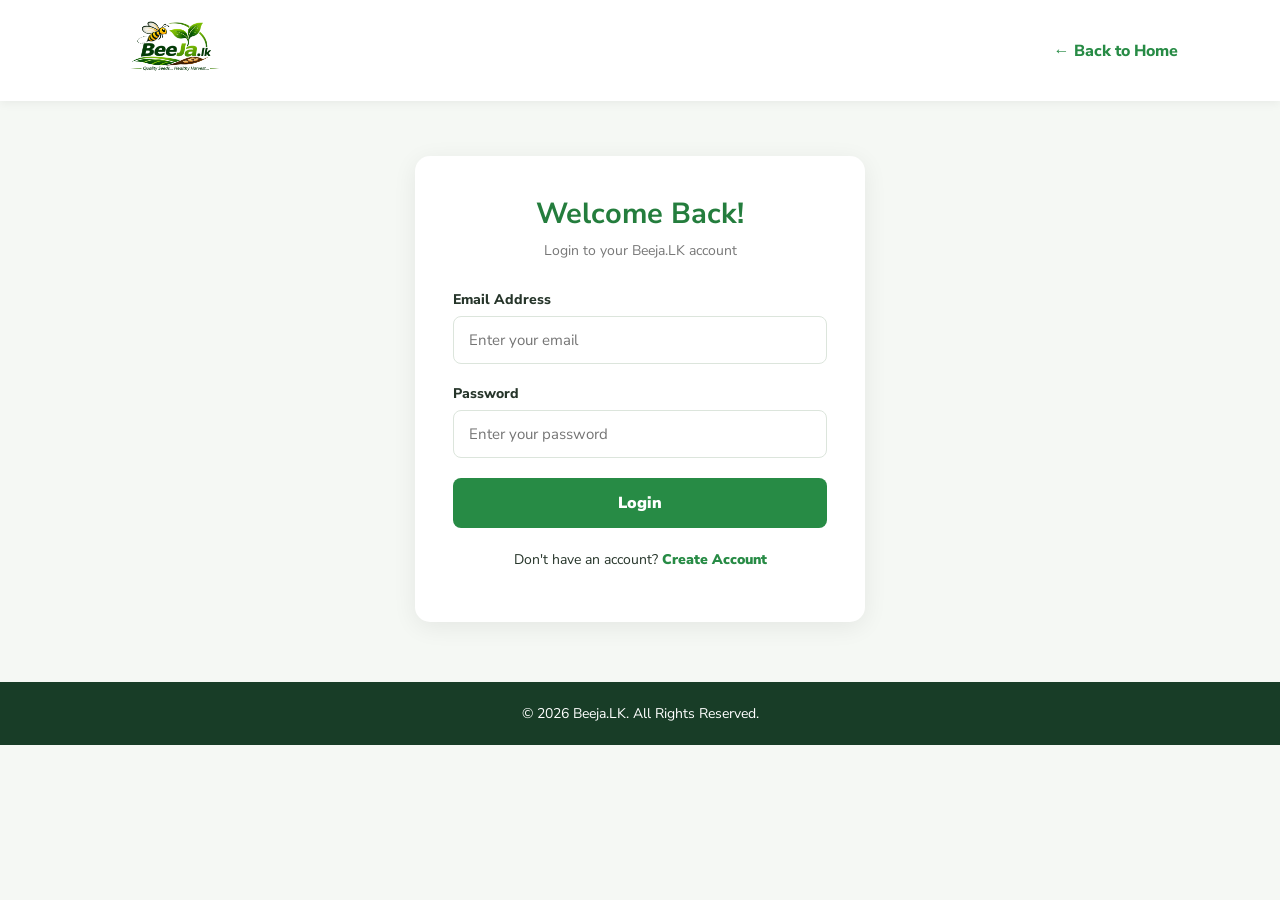
==== account.html @ 5fc4a5b6 "Add files via upload" ====
<!DOCTYPE html>
<html lang="en">

<head>
    <meta charset="UTF-8">
    <meta name="viewport" content="width=device-width, initial-scale=1.0">

    <title>My Account | Beeja.LK</title>

    <link rel="stylesheet" href="account.css">

    <link href="https://fonts.googleapis.com/css2?family=Nunito+Sans:wght@400;500;600;700;800;900&display=swap"
          rel="stylesheet">
</head>

<body>

    <!-- HEADER -->
    <header class="account-header">

        <a href="index.html" class="logo">
            <img src="images/logo.png" alt="Beeja Logo">
        </a>

        <a href="index.html" class="back-home">
            ← Back to Home
        </a>

    </header>


    <!-- ACCOUNT SECTION -->
    <main class="account-container">

        <!-- LOGIN / REGISTER -->
        <section class="auth-box" id="authBox">

            <div class="auth-heading">
                <h1 id="formTitle">Welcome Back!</h1>
                <p id="formDescription">
                    Login to your Beeja.LK account
                </p>
            </div>


            <!-- LOGIN FORM -->
            <form id="loginForm">

                <div class="form-group">
                    <label>Email Address</label>
                    <input type="email"
                           id="loginEmail"
                           placeholder="Enter your email"
                           required>
                </div>

                <div class="form-group">
                    <label>Password</label>
                    <input type="password"
                           id="loginPassword"
                           placeholder="Enter your password"
                           required>
                </div>

                <button type="submit" class="auth-button">
                    Login
                </button>

                <p class="switch-text">
                    Don't have an account?
                    <a href="#" id="showRegister">Create Account</a>
                </p>

            </form>


            <!-- REGISTER FORM -->
            <form id="registerForm" hidden>

                <div class="form-group">
                    <label>Full Name</label>
                    <input type="text"
                           id="registerName"
                           placeholder="Enter your full name"
                           required>
                </div>

                <div class="form-group">
                    <label>Email Address</label>
                    <input type="email"
                           id="registerEmail"
                           placeholder="Enter your email"
                           required>
                </div>

                <div class="form-group">
                    <label>Phone Number</label>
                    <input type="tel"
                           id="registerPhone"
                           placeholder="Enter your phone number"
                           required>
                </div>

                <div class="form-group">
                    <label>Password</label>
                    <input type="password"
                           id="registerPassword"
                           placeholder="Create a password"
                           minlength="8"
                           required>
                </div>

                <button type="submit" class="auth-button">
                    Create Account
                </button>

                <p class="switch-text">
                    Already have an account?
                    <a href="#" id="showLogin">Login</a>
                </p>

            </form>

            <p id="authMessage" class="message" role="alert"></p>

        </section>


        <!-- CUSTOMER DASHBOARD -->
        <section class="dashboard" id="dashboard" hidden>

            <div class="dashboard-heading">
                <div>
                    <span class="welcome-label">MY ACCOUNT</span>
                    <h1>Welcome, <span id="customerName"></span>!</h1>
                    <p>Manage your Beeja.LK account.</p>
                </div>

                <button id="logoutBtn" class="logout-button">
                    Logout
                </button>
            </div>


            <div class="dashboard-grid">

                <!-- PROFILE -->
                <div class="dashboard-card">

                    <div class="card-icon">👤</div>

                    <h3>Personal Information</h3>

                    <div class="profile-details">

                        <p>
                            <strong>Name:</strong>
                            <span id="profileName"></span>
                        </p>

                        <p>
                            <strong>Email:</strong>
                            <span id="profileEmail"></span>
                        </p>

                        <p>
                            <strong>Phone:</strong>
                            <span id="profilePhone"></span>
                        </p>

                    </div>

                    <button id="editProfileBtn" class="secondary-button">
                        Edit Profile
                    </button>

                </div>


                <!-- SHOPPING -->
                <div class="dashboard-card">

                    <div class="card-icon">🛒</div>

                    <h3>Shopping Cart</h3>

                    <p>
                        View your selected products and continue shopping.
                    </p>

                    <a href="cart.html" class="secondary-button">
                        View Cart
                    </a>

                </div>


                <!-- SHOPPING -->
                <div class="dashboard-card">

                    <div class="card-icon">🛍️</div>

                    <h3>Continue Shopping</h3>

                    <p>
                        Explore fresh groceries and everyday essentials.
                    </p>

                    <a href="index.html#products" class="secondary-button">
                        Shop Now
                    </a>

                </div>

            </div>


            <!-- EDIT PROFILE -->
            <div class="edit-profile" id="editProfile" hidden>

                <h2>Edit Personal Information</h2>

                <form id="editForm">

                    <div class="form-group">
                        <label>Full Name</label>
                        <input type="text" id="editName" required>
                    </div>

                    <div class="form-group">
                        <label>Phone Number</label>
                        <input type="tel" id="editPhone" required>
                    </div>

                    <button type="submit" class="auth-button">
                        Save Changes
                    </button>

                    <button type="button"
                            id="cancelEdit"
                            class="cancel-button">
                        Cancel
                    </button>

                </form>

            </div>

        </section>

    </main>


    <!-- FOOTER -->
    <footer>
        <p>© 2026 Beeja.LK. All Rights Reserved.</p>
    </footer>


    <script src="account.js"></script>

</body>
</html>
---- account.css ----
/* =================================
   BEEJA.LK ACCOUNT PAGE
================================= */

* {
    margin: 0;
    padding: 0;
    box-sizing: border-box;
}

body {
    font-family: 'Nunito Sans', sans-serif;
    background: #f5f8f4;
    color: #26352a;
    min-height: 100vh;
}


/* HEADER */

.account-header {
    display: flex;
    justify-content: space-between;
    align-items: center;
    padding: 15px 8%;
    background: #ffffff;
    box-shadow: 0 2px 10px rgba(0,0,0,0.06);
}

.logo img {
    width: 145px;
    max-height: 65px;
    object-fit: contain;
}

.back-home {
    text-decoration: none;
    color: #278b45;
    font-weight: 800;
}


/* MAIN CONTAINER */

.account-container {
    max-width: 1100px;
    width: 92%;
    margin: 55px auto;
}


/* LOGIN REGISTER BOX */

.auth-box {
    max-width: 450px;
    margin: auto;
    background: white;
    padding: 38px;
    border-radius: 15px;
    box-shadow: 0 5px 25px rgba(0,0,0,0.07);
}

.auth-heading {
    text-align: center;
    margin-bottom: 30px;
}

.auth-heading h1 {
    font-size: 29px;
    color: #247d3d;
    margin-bottom: 8px;
}

.auth-heading p {
    color: #777;
    font-size: 14px;
}


/* FORM */

.form-group {
    margin-bottom: 20px;
}

.form-group label {
    display: block;
    margin-bottom: 7px;
    font-weight: 800;
    font-size: 14px;
}

.form-group input {
    width: 100%;
    padding: 13px 15px;
    border: 1px solid #dce5dc;
    border-radius: 8px;
    outline: none;
    font-family: inherit;
    font-size: 15px;
    transition: 0.3s;
}

.form-group input:focus {
    border-color: #2b984c;
    box-shadow: 0 0 0 3px rgba(43,152,76,0.1);
}


/* BUTTONS */

.auth-button {
    width: 100%;
    padding: 14px;
    border: none;
    border-radius: 8px;
    background: #278b45;
    color: white;
    font-family: inherit;
    font-size: 16px;
    font-weight: 900;
    cursor: pointer;
    transition: 0.3s;
}

.auth-button:hover {
    background: #176d32;
    transform: translateY(-2px);
}

.switch-text {
    text-align: center;
    margin-top: 22px;
    font-size: 14px;
}

.switch-text a {
    color: #278b45;
    font-weight: 900;
    text-decoration: none;
}

.message {
    text-align: center;
    margin-top: 15px;
    font-size: 14px;
    font-weight: 800;
    color: #d93025;
}


/* DASHBOARD */

.dashboard {
    width: 100%;
}

.dashboard-heading {
    display: flex;
    justify-content: space-between;
    align-items: center;
    gap: 20px;
    margin-bottom: 30px;
}

.welcome-label {
    color: #278b45;
    font-size: 12px;
    font-weight: 900;
    letter-spacing: 2px;
}

.dashboard-heading h1 {
    font-size: 30px;
    margin: 8px 0;
}

.dashboard-heading p {
    color: #777;
}

.logout-button {
    padding: 11px 22px;
    border: none;
    border-radius: 8px;
    background: #e74c3c;
    color: white;
    font-family: inherit;
    font-weight: 800;
    cursor: pointer;
}

.logout-button:hover {
    background: #c0392b;
}


/* DASHBOARD CARDS */

.dashboard-grid {
    display: grid;
    grid-template-columns: repeat(3, 1fr);
    gap: 22px;
}

.dashboard-card {
    background: white;
    padding: 27px;
    border-radius: 13px;
    box-shadow: 0 4px 18px rgba(0,0,0,0.05);
    border: 1px solid #edf1ed;
}

.card-icon {
    font-size: 35px;
    margin-bottom: 15px;
}

.dashboard-card h3 {
    font-size: 19px;
    margin-bottom: 15px;
}

.dashboard-card p {
    font-size: 14px;
    color: #777;
    margin-bottom: 12px;
    line-height: 1.7;
}

.profile-details p {
    color: #555;
    overflow-wrap: anywhere;
}

.profile-details strong {
    color: #26352a;
}


/* SECONDARY BUTTON */

.secondary-button {
    display: inline-block;
    margin-top: 12px;
    padding: 11px 18px;
    border: none;
    border-radius: 7px;
    background: #278b45;
    color: white;
    text-decoration: none;
    font-family: inherit;
    font-size: 14px;
    font-weight: 800;
    cursor: pointer;
}

.secondary-button:hover {
    background: #176d32;
}


/* EDIT PROFILE */

.edit-profile {
    max-width: 500px;
    background: white;
    margin-top: 30px;
    padding: 30px;
    border-radius: 12px;
    box-shadow: 0 4px 18px rgba(0,0,0,0.05);
}

.edit-profile h2 {
    margin-bottom: 25px;
    color: #247d3d;
}

.cancel-button {
    width: 100%;
    margin-top: 12px;
    padding: 12px;
    border: 1px solid #ccc;
    border-radius: 8px;
    background: white;
    font-family: inherit;
    font-weight: 800;
    cursor: pointer;
}


/* FOOTER */

footer {
    margin-top: 60px;
    padding: 22px;
    text-align: center;
    background: #183d27;
    color: white;
    font-size: 14px;
}


/* HIDDEN */

[hidden] {
    display: none !important;
}


/* MOBILE RESPONSIVE */

@media(max-width: 768px) {

    .account-header {
        padding: 12px 5%;
    }

    .logo img {
        width: 110px;
    }

    .account-container {
        margin: 30px auto;
    }

    .auth-box {
        padding: 25px 20px;
    }

    .auth-heading h1 {
        font-size: 25px;
    }

    .dashboard-heading {
        align-items: flex-start;
        flex-direction: column;
    }

    .dashboard-heading h1 {
        font-size: 24px;
    }

    .dashboard-grid {
        grid-template-columns: 1fr;
    }

    .edit-profile {
        padding: 22px;
    }
}

@media(max-width: 400px) {

    .back-home {
        font-size: 13px;
    }

    .logo img {
        width: 95px;
    }

}
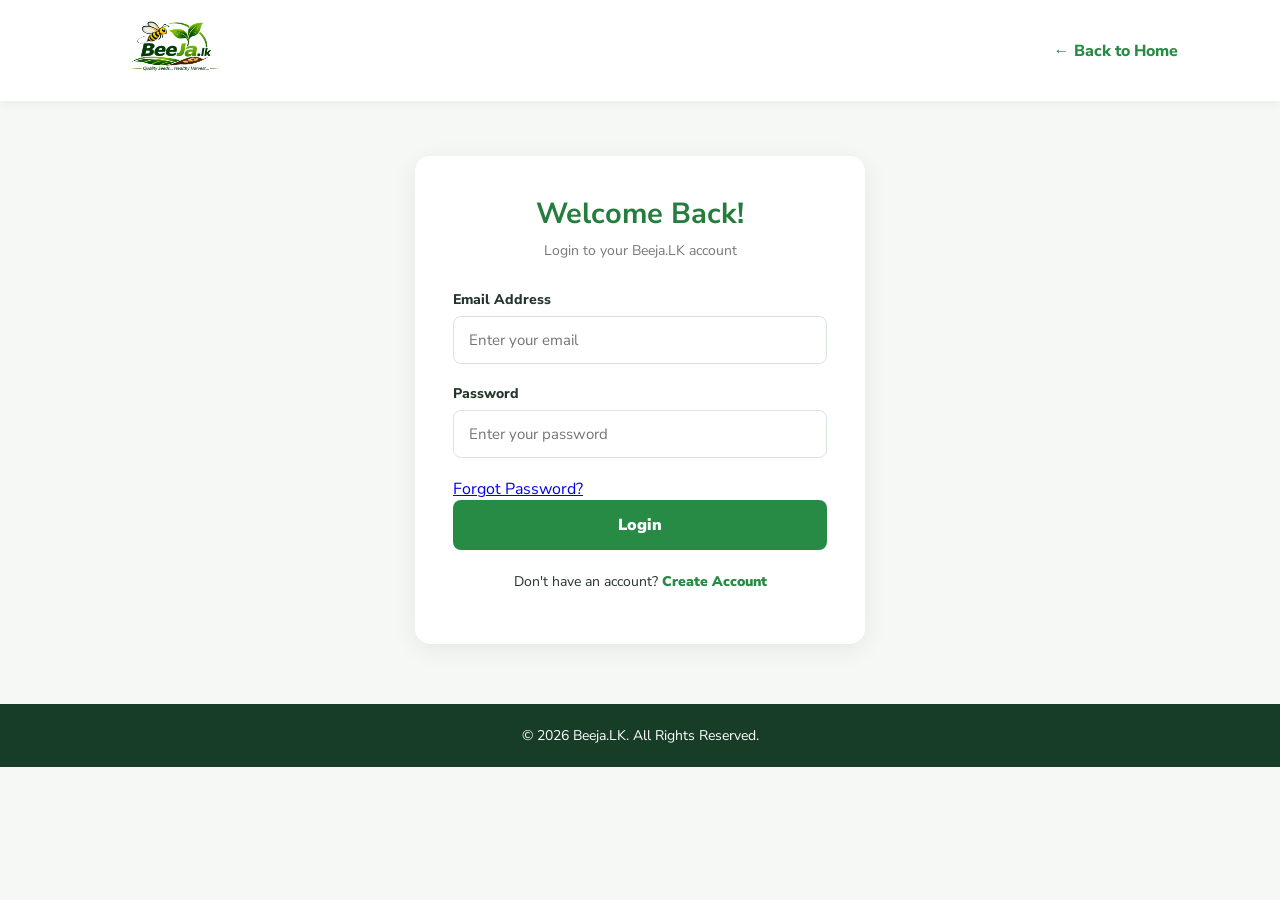
==== commit de67977f: "Update account.html" ====
--- a/account.html
+++ b/account.html
@@ -62,7 +62,13 @@
                            placeholder="Enter your password"
                            required>
                 </div>
-
+                
+                <div class="forgot-password">
+                    <a href="#" id="forgotPassword">
+                        Forgot Password?
+                    </a>
+                </div>
+                
                 <button type="submit" class="auth-button">
                     Login
                 </button>
@@ -74,6 +80,35 @@
 
             </form>
 
+            <!-- FORGOT PASSWORD FORM -->
+
+<form id="forgotForm" hidden>
+
+    <h2>Forgot Password?</h2>
+
+    <p>Enter your registered email address.</p>
+
+    <div class="form-group">
+
+        <label>Email Address</label>
+
+        <input type="email"
+               id="forgotEmail"
+               placeholder="Enter your email"
+               required>
+
+    </div>
+
+    <button type="submit" class="auth-button">
+        Reset Password
+    </button>
+
+    <p class="switch-text">
+        Remember your password?
+        <a href="#" id="backToLogin">Login</a>
+    </p>
+
+</form>
 
             <!-- REGISTER FORM -->
             <form id="registerForm" hidden>
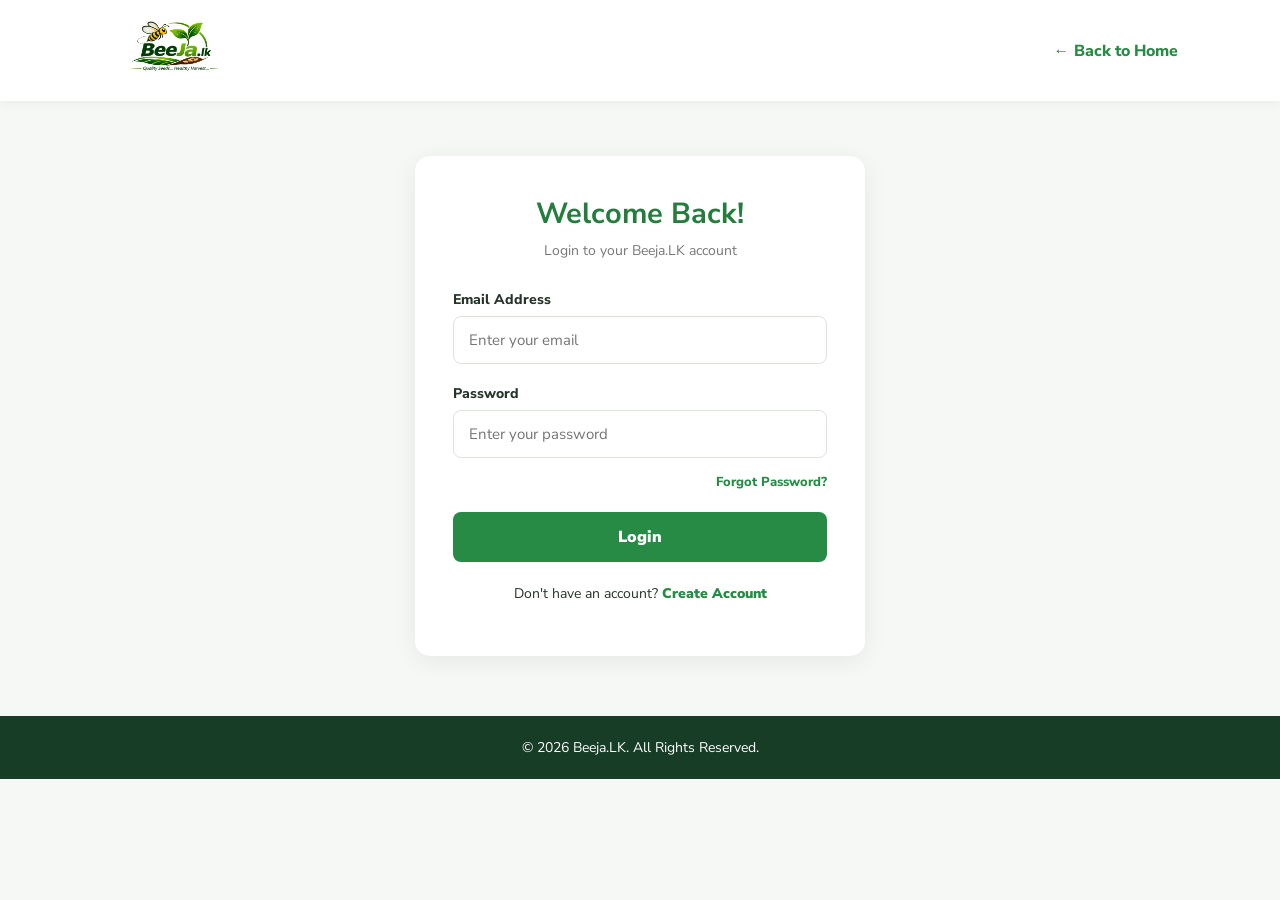
==== commit 6dc69c80: "Update account.html" ====
--- a/account.html
+++ b/account.html
@@ -80,28 +80,99 @@
 
             </form>
 
-            <!-- FORGOT PASSWORD FORM -->
+         
+<!-- FORGOT PASSWORD FORM -->
 
 <form id="forgotForm" hidden>
 
-    <h2>Forgot Password?</h2>
-
-    <p>Enter your registered email address.</p>
-
-    <div class="form-group">
-
-        <label>Email Address</label>
-
-        <input type="email"
-               id="forgotEmail"
-               placeholder="Enter your email"
-               required>
+    <h2>Reset Your Password</h2>
+
+    <p id="forgotDescription">
+        Enter your registered email address.
+    </p>
+
+    <!-- STEP 1: EMAIL -->
+
+    <div id="otpEmailStep">
+
+        <div class="form-group">
+            <label>Email Address</label>
+
+            <input type="email"
+                   id="forgotEmail"
+                   placeholder="Enter registered email"
+                   required>
+        </div>
+
+        <button type="button"
+                id="sendOtpBtn"
+                class="auth-button">
+            Send OTP
+        </button>
 
     </div>
 
-    <button type="submit" class="auth-button">
-        Reset Password
-    </button>
+
+    <!-- STEP 2: OTP -->
+
+    <div id="otpVerifyStep" hidden>
+
+        <div class="form-group">
+            <label>Enter 6-Digit OTP</label>
+
+            <input type="text"
+                   id="otpCode"
+                   placeholder="Enter OTP"
+                   inputmode="numeric"
+                   maxlength="6"
+                   pattern="[0-9]{6}">
+        </div>
+
+        <button type="button"
+                id="verifyOtpBtn"
+                class="auth-button">
+            Verify OTP
+        </button>
+
+        <button type="button"
+                id="resendOtpBtn"
+                class="cancel-button">
+            Resend OTP
+        </button>
+
+    </div>
+
+
+    <!-- STEP 3: NEW PASSWORD -->
+
+    <div id="newPasswordStep" hidden>
+
+        <div class="form-group">
+            <label>New Password</label>
+
+            <input type="password"
+                   id="newPassword"
+                   minlength="8"
+                   placeholder="Enter new password">
+        </div>
+
+        <div class="form-group">
+            <label>Confirm Password</label>
+
+            <input type="password"
+                   id="confirmPassword"
+                   minlength="8"
+                   placeholder="Confirm new password">
+        </div>
+
+        <button type="button"
+                id="saveNewPasswordBtn"
+                class="auth-button">
+            Save New Password
+        </button>
+
+    </div>
+
 
     <p class="switch-text">
         Remember your password?
@@ -109,6 +180,7 @@
     </p>
 
 </form>
+
 
             <!-- REGISTER FORM -->
             <form id="registerForm" hidden>
--- a/account.css
+++ b/account.css
@@ -47,6 +47,36 @@
     max-width: 1100px;
     width: 92%;
     margin: 55px auto;
+}
+
+
+/* FORGOT PASSWORD */
+
+.forgot-password {
+    text-align: right;
+    margin: -8px 0 20px;
+}
+
+.forgot-password a {
+    color: #278b45;
+    font-size: 13px;
+    font-weight: 800;
+    text-decoration: none;
+}
+
+.forgot-password a:hover {
+    text-decoration: underline;
+}
+
+#forgotForm h2 {
+    color: #247d3d;
+    margin-bottom: 10px;
+}
+
+#forgotForm > p {
+    color: #777;
+    margin-bottom: 25px;
+    font-size: 14px;
 }
 
 
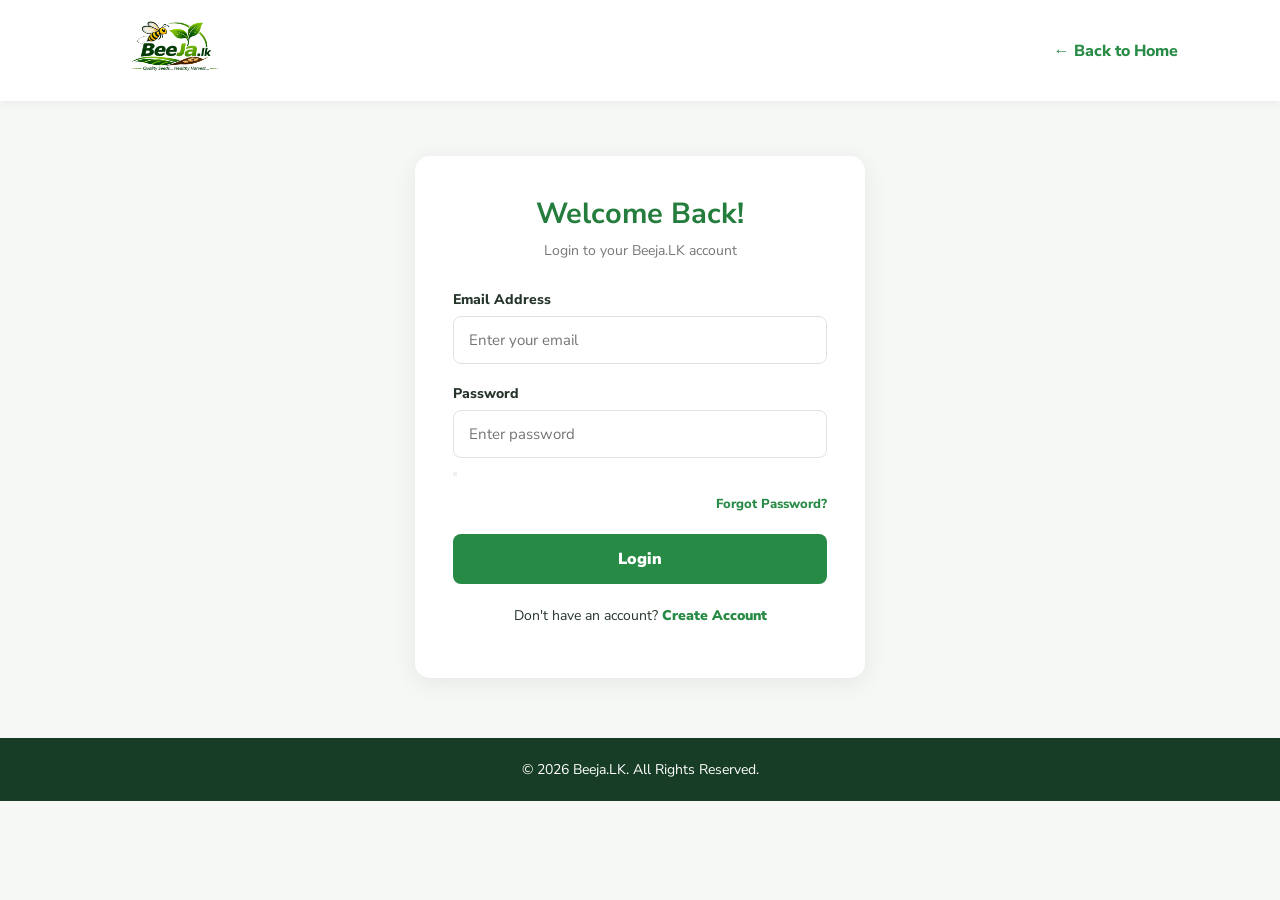
==== commit 0661c234: "Update account.html" ====
--- a/account.html
+++ b/account.html
@@ -1,4 +1,3 @@
-
 <!DOCTYPE html>
 <html lang="en">
 
@@ -12,6 +11,12 @@
 
     <link href="https://fonts.googleapis.com/css2?family=Nunito+Sans:wght@400;500;600;700;800;900&display=swap"
           rel="stylesheet">
+
+    <style>
+        [hidden] {
+            display: none !important;
+        }
+    </style>
 </head>
 
 <body>
@@ -30,14 +35,15 @@
     </header>
 
 
-    <!-- ACCOUNT SECTION -->
+    <!-- MAIN ACCOUNT SECTION -->
     <main class="account-container">
 
-        <!-- LOGIN / REGISTER -->
+        <!-- LOGIN / REGISTER AREA -->
         <section class="auth-box" id="authBox">
 
             <div class="auth-heading">
                 <h1 id="formTitle">Welcome Back!</h1>
+
                 <p id="formDescription">
                     Login to your Beeja.LK account
                 </p>
@@ -48,27 +54,49 @@
             <form id="loginForm">
 
                 <div class="form-group">
-                    <label>Email Address</label>
-                    <input type="email"
-                           id="loginEmail"
-                           placeholder="Enter your email"
-                           required>
-                </div>
-
-                <div class="form-group">
-                    <label>Password</label>
-                    <input type="password"
-                           id="loginPassword"
-                           placeholder="Enter your password"
-                           required>
-                </div>
-                
+                    <label for="loginEmail">Email Address</label>
+
+                    <input
+                        type="email"
+                        id="loginEmail"
+                        name="email"
+                        placeholder="Enter your email"
+                        autocomplete="email"
+                        required
+                    >
+                </div>
+
+                <div class="form-group">
+                    <label for="loginPassword">Password</label>
+
+                    <div class="password-wrapper">
+
+    <input
+        type="password"
+        id="loginPassword"
+        placeholder="Enter password"
+        required
+    >
+
+    <button
+        type="button"
+        class="toggle-password"
+        onclick="togglePassword('loginPassword', this)"
+        aria-label="Show password"
+        title="Show password"
+    >
+        <i class="fa-solid fa-eye"></i>
+    </button>
+
+</div>
+                </div>
+
                 <div class="forgot-password">
                     <a href="#" id="forgotPassword">
                         Forgot Password?
                     </a>
                 </div>
-                
+
                 <button type="submit" class="auth-button">
                     Login
                 </button>
@@ -80,142 +108,61 @@
 
             </form>
 
-         
-<!-- FORGOT PASSWORD FORM -->
-
-<form id="forgotForm" hidden>
-
-    <h2>Reset Your Password</h2>
-
-    <p id="forgotDescription">
-        Enter your registered email address.
-    </p>
-
-    <!-- STEP 1: EMAIL -->
-
-    <div id="otpEmailStep">
-
-        <div class="form-group">
-            <label>Email Address</label>
-
-            <input type="email"
-                   id="forgotEmail"
-                   placeholder="Enter registered email"
-                   required>
-        </div>
-
-        <button type="button"
-                id="sendOtpBtn"
-                class="auth-button">
-            Send OTP
-        </button>
-
-    </div>
-
-
-    <!-- STEP 2: OTP -->
-
-    <div id="otpVerifyStep" hidden>
-
-        <div class="form-group">
-            <label>Enter 6-Digit OTP</label>
-
-            <input type="text"
-                   id="otpCode"
-                   placeholder="Enter OTP"
-                   inputmode="numeric"
-                   maxlength="6"
-                   pattern="[0-9]{6}">
-        </div>
-
-        <button type="button"
-                id="verifyOtpBtn"
-                class="auth-button">
-            Verify OTP
-        </button>
-
-        <button type="button"
-                id="resendOtpBtn"
-                class="cancel-button">
-            Resend OTP
-        </button>
-
-    </div>
-
-
-    <!-- STEP 3: NEW PASSWORD -->
-
-    <div id="newPasswordStep" hidden>
-
-        <div class="form-group">
-            <label>New Password</label>
-
-            <input type="password"
-                   id="newPassword"
-                   minlength="8"
-                   placeholder="Enter new password">
-        </div>
-
-        <div class="form-group">
-            <label>Confirm Password</label>
-
-            <input type="password"
-                   id="confirmPassword"
-                   minlength="8"
-                   placeholder="Confirm new password">
-        </div>
-
-        <button type="button"
-                id="saveNewPasswordBtn"
-                class="auth-button">
-            Save New Password
-        </button>
-
-    </div>
-
-
-    <p class="switch-text">
-        Remember your password?
-        <a href="#" id="backToLogin">Login</a>
-    </p>
-
-</form>
-
 
             <!-- REGISTER FORM -->
             <form id="registerForm" hidden>
 
                 <div class="form-group">
-                    <label>Full Name</label>
-                    <input type="text"
-                           id="registerName"
-                           placeholder="Enter your full name"
-                           required>
-                </div>
-
-                <div class="form-group">
-                    <label>Email Address</label>
-                    <input type="email"
-                           id="registerEmail"
-                           placeholder="Enter your email"
-                           required>
-                </div>
-
-                <div class="form-group">
-                    <label>Phone Number</label>
-                    <input type="tel"
-                           id="registerPhone"
-                           placeholder="Enter your phone number"
-                           required>
-                </div>
-
-                <div class="form-group">
-                    <label>Password</label>
-                    <input type="password"
-                           id="registerPassword"
-                           placeholder="Create a password"
-                           minlength="8"
-                           required>
+                    <label for="registerName">Full Name</label>
+
+                    <input
+                        type="text"
+                        id="registerName"
+                        name="name"
+                        placeholder="Enter your full name"
+                        autocomplete="name"
+                        required
+                    >
+                </div>
+
+                <div class="form-group">
+                    <label for="registerEmail">Email Address</label>
+
+                    <input
+                        type="email"
+                        id="registerEmail"
+                        name="email"
+                        placeholder="Enter your email"
+                        autocomplete="email"
+                        required
+                    >
+                </div>
+
+                <div class="form-group">
+                    <label for="registerPhone">Phone Number</label>
+
+                    <input
+                        type="tel"
+                        id="registerPhone"
+                        name="phone"
+                        placeholder="Enter your phone number"
+                        autocomplete="tel"
+                        required
+                    >
+                </div>
+
+                <div class="form-group">
+                    <label for="registerPassword">Password</label>
+
+                    <input
+                        type="password"
+                        id="registerPassword"
+                        name="password"
+                        placeholder="Create a password"
+                        minlength="8"
+                        autocomplete="new-password"
+                        required
+                    >
                 </div>
 
                 <button type="submit" class="auth-button">
@@ -229,7 +176,135 @@
 
             </form>
 
-            <p id="authMessage" class="message" role="alert"></p>
+
+            <!-- FORGOT PASSWORD FORM -->
+            <form id="forgotForm" hidden>
+
+                <h2>Reset Your Password</h2>
+
+                <p id="forgotDescription">
+                    Enter your registered email address.
+                </p>
+
+
+                <!-- STEP 1: EMAIL -->
+                <div id="otpEmailStep">
+
+                    <div class="form-group">
+                        <label for="forgotEmail">Email Address</label>
+
+                        <input
+                            type="email"
+                            id="forgotEmail"
+                            name="forgotEmail"
+                            placeholder="Enter registered email"
+                            autocomplete="email"
+                        >
+                    </div>
+
+                    <button
+                        type="button"
+                        id="sendOtpBtn"
+                        class="auth-button"
+                    >
+                        Send OTP
+                    </button>
+
+                </div>
+
+
+                <!-- STEP 2: OTP -->
+                <div id="otpVerifyStep" hidden>
+
+                    <div class="form-group">
+                        <label for="otpCode">Enter 6-Digit OTP</label>
+
+                        <input
+                            type="text"
+                            id="otpCode"
+                            name="otp"
+                            placeholder="Enter OTP"
+                            inputmode="numeric"
+                            maxlength="6"
+                            pattern="[0-9]{6}"
+                            autocomplete="one-time-code"
+                        >
+                    </div>
+
+                    <button
+                        type="button"
+                        id="verifyOtpBtn"
+                        class="auth-button"
+                    >
+                        Verify OTP
+                    </button>
+
+                    <button
+                        type="button"
+                        id="resendOtpBtn"
+                        onclick="sendPasswordOtp(this)"
+                        disabled>
+                        Resend OTP (60s)
+                    </button>
+
+                </div>
+
+
+                <!-- STEP 3: NEW PASSWORD -->
+                <div id="newPasswordStep" hidden>
+
+                    <div class="form-group">
+                        <label for="newPassword">New Password</label>
+
+                        <input
+                            type="password"
+                            id="newPassword"
+                            name="newPassword"
+                            minlength="8"
+                            placeholder="Enter new password"
+                            autocomplete="new-password"
+                        >
+                    </div>
+
+                    <div class="form-group">
+                        <label for="confirmPassword">Confirm Password</label>
+
+                        <input
+                            type="password"
+                            id="confirmPassword"
+                            name="confirmPassword"
+                            minlength="8"
+                            placeholder="Confirm new password"
+                            autocomplete="new-password"
+                        >
+                    </div>
+
+                    <button
+                        type="button"
+                        id="saveNewPasswordBtn"
+                        class="auth-button"
+                    >
+                        Save New Password
+                    </button>
+
+                </div>
+
+
+                <p class="switch-text">
+                    Remember your password?
+                    <a href="#" id="backToLogin">Login</a>
+                </p>
+
+            </form>
+
+
+            <!-- MESSAGE -->
+            <p
+                id="authMessage"
+                class="message"
+                role="alert"
+                aria-live="polite"
+            ></p>
 
         </section>
 
@@ -238,21 +313,32 @@
         <section class="dashboard" id="dashboard" hidden>
 
             <div class="dashboard-heading">
+
                 <div>
                     <span class="welcome-label">MY ACCOUNT</span>
-                    <h1>Welcome, <span id="customerName"></span>!</h1>
+
+                    <h1>
+                        Welcome,
+                        <span id="customerName"></span>!
+                    </h1>
+
                     <p>Manage your Beeja.LK account.</p>
                 </div>
 
-                <button id="logoutBtn" class="logout-button">
+                <button
+                    type="button"
+                    id="logoutBtn"
+                    class="logout-button"
+                >
                     Logout
                 </button>
+
             </div>
 
 
             <div class="dashboard-grid">
 
-                <!-- PROFILE -->
+                <!-- PERSONAL INFORMATION -->
                 <div class="dashboard-card">
 
                     <div class="card-icon">👤</div>
@@ -278,14 +364,18 @@
 
                     </div>
 
-                    <button id="editProfileBtn" class="secondary-button">
+                    <button
+                        type="button"
+                        id="editProfileBtn"
+                        class="secondary-button"
+                    >
                         Edit Profile
                     </button>
 
                 </div>
 
 
-                <!-- SHOPPING -->
+                <!-- SHOPPING CART -->
                 <div class="dashboard-card">
 
                     <div class="card-icon">🛒</div>
@@ -303,7 +393,7 @@
                 </div>
 
 
-                <!-- SHOPPING -->
+                <!-- CONTINUE SHOPPING -->
                 <div class="dashboard-card">
 
                     <div class="card-icon">🛍️</div>
@@ -331,22 +421,34 @@
                 <form id="editForm">
 
                     <div class="form-group">
-                        <label>Full Name</label>
-                        <input type="text" id="editName" required>
-                    </div>
-
-                    <div class="form-group">
-                        <label>Phone Number</label>
-                        <input type="tel" id="editPhone" required>
+                        <label for="editName">Full Name</label>
+
+                        <input
+                            type="text"
+                            id="editName"
+                            required
+                        >
+                    </div>
+
+                    <div class="form-group">
+                        <label for="editPhone">Phone Number</label>
+
+                        <input
+                            type="tel"
+                            id="editPhone"
+                            required
+                        >
                     </div>
 
                     <button type="submit" class="auth-button">
                         Save Changes
                     </button>
 
-                    <button type="button"
-                            id="cancelEdit"
-                            class="cancel-button">
+                    <button
+                        type="button"
+                        id="cancelEdit"
+                        class="cancel-button"
+                    >
                         Cancel
                     </button>
 
@@ -365,6 +467,7 @@
     </footer>
 
 
+    <!-- ACCOUNT JAVASCRIPT -->
     <script src="account.js"></script>
 
 </body>
--- a/account.css
+++ b/account.css
@@ -50,7 +50,10 @@
 }
 
 
-/* FORGOT PASSWORD */
+
+/* =================================
+   FORGOT PASSWORD AND OTP
+================================= */
 
 .forgot-password {
     text-align: right;
@@ -71,14 +74,81 @@
 #forgotForm h2 {
     color: #247d3d;
     margin-bottom: 10px;
-}
-
-#forgotForm > p {
+    text-align: center;
+}
+
+#forgotForm #forgotDescription {
+    text-align: center;
     color: #777;
     margin-bottom: 25px;
     font-size: 14px;
 }
 
+#otpCode {
+    text-align: center;
+    letter-spacing: 8px;
+    font-size: 23px;
+    font-weight: 900;
+}
+
+
+
+#forgotForm [hidden] {
+    display: none !important;
+}
+/* =================================
+   RESEND OTP BUTTON
+================================= */
+
+#resendOtpBtn {
+    display: block;
+    width: 100%;
+    max-width: 100%;
+    margin-top: 12px;
+    padding: 13px 20px;
+
+    background: #ffffff;
+    color: #218c45;
+
+    border: 2px solid #218c45;
+    border-radius: 8px;
+
+    font-size: 15px;
+    font-weight: 600;
+
+    cursor: pointer;
+    transition: all 0.3s ease;
+}
+
+/* Hover Effect */
+
+#resendOtpBtn:not(:disabled):hover {
+    background: #218c45;
+    color: #ffffff;
+    transform: translateY(-2px);
+    box-shadow: 0 4px 10px rgba(33, 140, 69, 0.2);
+}
+
+/* Disabled - Countdown */
+
+#resendOtpBtn:disabled {
+    background: #eeeeee;
+    color: #888888;
+    border-color: #dddddd;
+    cursor: not-allowed;
+    opacity: 0.8;
+    transform: none;
+    box-shadow: none;
+}
+
+/* Mobile Responsive */
+
+@media (max-width: 480px) {
+    #resendOtpBtn {
+        padding: 12px;
+        font-size: 14px;
+    }
+}
 
 /* LOGIN REGISTER BOX */
 
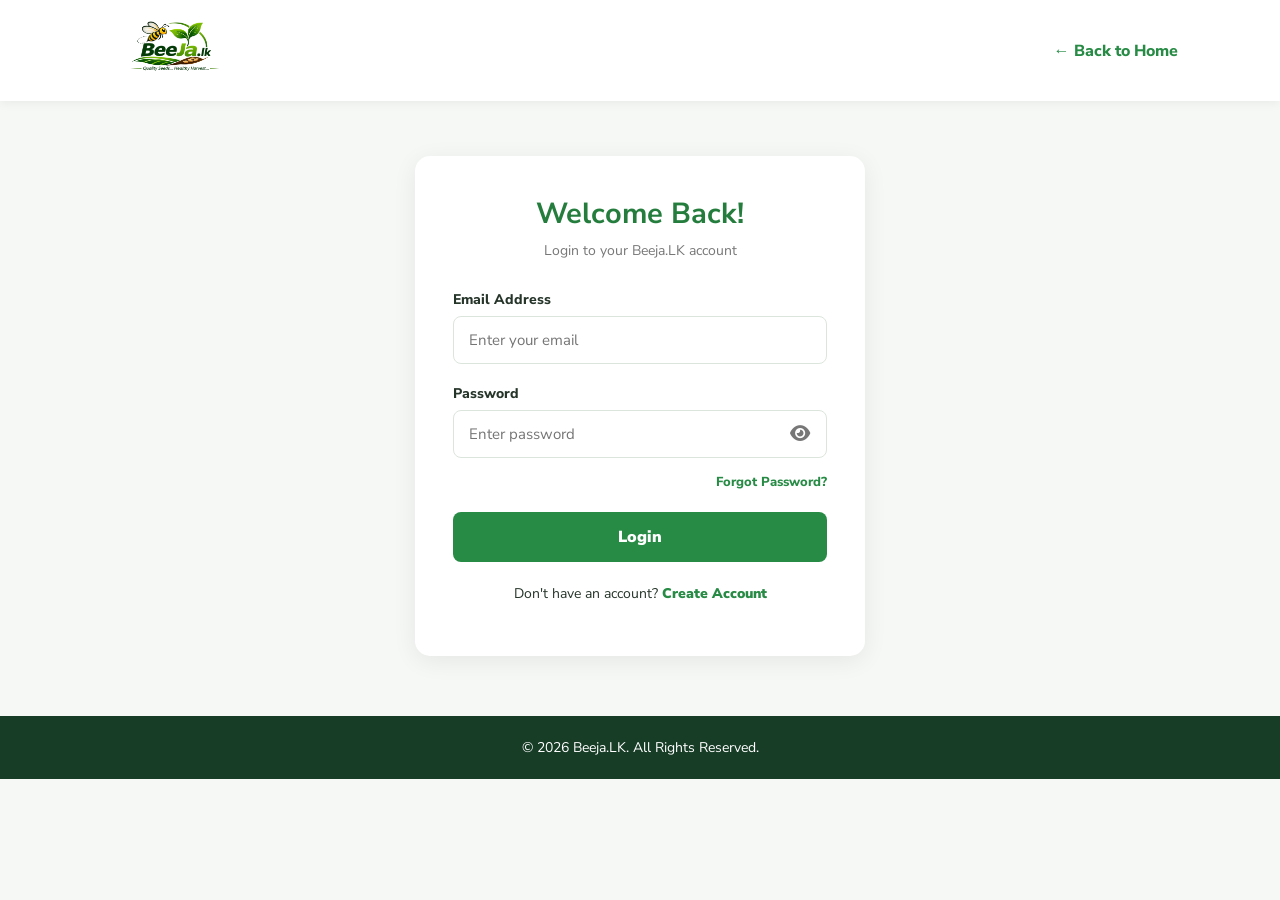
==== commit 747bcf4d: "Update account.html" ====
--- a/account.html
+++ b/account.html
@@ -8,6 +8,9 @@
     <title>My Account | Beeja.LK</title>
 
     <link rel="stylesheet" href="account.css">
+
+    <link rel="stylesheet"
+href="https://cdnjs.cloudflare.com/ajax/libs/font-awesome/6.6.0/css/all.min.css">
 
     <link href="https://fonts.googleapis.com/css2?family=Nunito+Sans:wght@400;500;600;700;800;900&display=swap"
           rel="stylesheet">
--- a/account.css
+++ b/account.css
@@ -49,7 +49,43 @@
     margin: 55px auto;
 }
 
-
+/* Password Input Wrapper */
+
+.password-wrapper {
+    position: relative;
+    width: 100%;
+}
+
+/* Password Input */
+
+.password-wrapper input {
+    width: 100%;
+    padding: 13px 45px 13px 15px;
+    box-sizing: border-box;
+}
+
+/* Eye Icon Button */
+
+.toggle-password {
+    position: absolute;
+    right: 12px;
+    top: 50%;
+    transform: translateY(-50%);
+
+    background: transparent;
+    border: none;
+    outline: none;
+
+    color: #777;
+    font-size: 18px;
+
+    cursor: pointer;
+    padding: 5px;
+}
+
+.toggle-password:hover {
+    color: #218c45;
+}
 
 /* =================================
    FORGOT PASSWORD AND OTP
